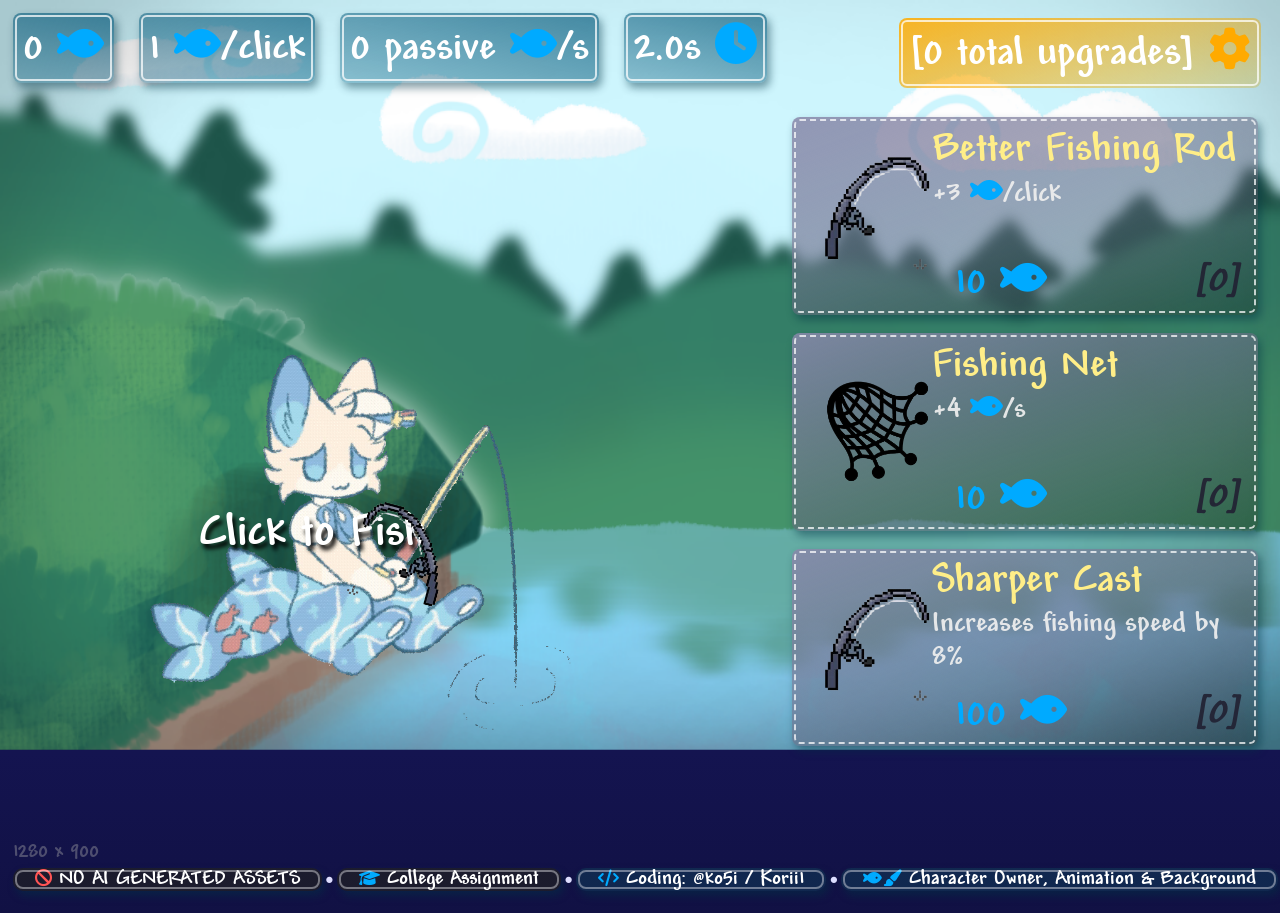
==== cleo-clicker/index.html @ d7084487 "Add files via upload" ====
<!DOCTYPE html>
<html lang="en">

<head>
    <meta charset="UTF-8">
    <meta name="viewport" content="width=device-width, initial-scale=1.0">
    <title>Fish Fishing Fish</title>

    <link rel="stylesheet" href="https://cdnjs.cloudflare.com/ajax/libs/font-awesome/6.5.0/css/all.min.css">
    <link rel="stylesheet" href="style.css">
</head>

<body>

    <!-- click detector -->
    <div id="main-clicker-container">
        <div id="clicker-container">
            <button type="button" id="clicker">Click to Fish</button>
            <img src="assets/fishingrod0.png" alt="" id="clicker-fishingrod">
        </div>
        <div id="clicker-bar"></div>
    </div>

    <!-- topbar stats -->
    <section name="stats" class="stats-container">
        <div class="stat">
            <span id="fcCounter">0</span> <i class="fa-solid fa-fish fc"></i>
        </div>
        <div class="stat">
            <span id="fcPerClick">1</span> <i class="fa-solid fa-fish fc"></i>/click
        </div>
        <div class="stat">
            <span id="fcPerSec">0</span> passive <i class="fa-solid fa-fish fc"></i>/s
        </div>
        <div class="stat">
            <span id="fcCooldown">1.0</span>s <i class="fa-solid fa-clock fc"></i>
        </div>
    </section>
    <div class="stat" id="upgrade-stat">
        [<span id="upgradeCounter">0</span> total upgrades] <i class="fa-solid fa-cog"></i>
    </div>
    
    <!-- upgrades -->
    <section name="upgrades" class="upgrades-container">
        <div class="frame" id="upg:rod">
            <button name="button"   ></button>
            <img    name="img"      src="assets/fishingrod0.png" alt="">
            <strong name="titl"    >Better Fishing Rod</strong>
            <p      name="desc"     >+# <i class="fa-solid fa-fish fc"></i>/click</p>
            <span   name="price"    ># <i class="fa-solid fa-fish fc"></i></span>
            <i      name="level"    >[0]</i>
        </div>
        <div class="frame" id="upg:net">
            <button name="button"   ></button>
            <img    name="img"      src="assets/fishingnet.png" alt="">
            <strong name="titl"    >Stronger Fishing Net</strong>
            <p      name="desc"     >+# <i class="fa-solid fa-fish fc"></i>/s</p>
            <span   name="price"    ># <i class="fa-solid fa-fish fc"></i></span>
            <i name="level"         >[0]</i>
        </div>
        <div class="frame" id="upg:spd">
            <button name="button"   ></button>
            <img    name="img"      src="assets/fishingrod0.png" alt="">
            <strong name="titl"    >Sharper Cast</strong>
            <p      name="desc"     >Increases fishing speed by #%</p>
            <span   name="price"    ># <i class="fa-solid fa-fish fc"></i></span>
            <i name="level"         >[0]</i>
        </div>
    </section>

    <!-- cleo -->
    <img src="./assets/background.png" alt="" id="background">
    <video src="./assets/cleo.webm" id="cleo"></video>

    <p id="res"></p>
    <footer>
        <p class="item">
            <i class="fa-solid fa-ban fc" style="color:#f55"></i>
            NO AI GENERATED ASSETS
        </p>
        <b></b>
        <p class="item">
            <i class="fa-solid fa-graduation-cap fc"></i>
            College Assignment
        </p>
        <b></b>
        <a class="item" href="https://www.youtube.com/@KO5II" target="_blank">
            <i class="fa-solid fa-code fc"></i>
            Coding: @ko5i / Korii1
        </a>
        <b></b>
        <a class="item" href="https://www.youtube.com/@fluffy_kn/posts" target="_blank">
            <i class="fa-solid fa-fish fc" style="letter-spacing: -.5vw;"></i>
            <i class="fa-solid fa-paintbrush fc"></i>
            Character Owner, Animation & Background
        </a>
    </footer>
</body>

<script src="./main.js"></script>
</html>
---- cleo-clicker/style.css ----
/*___ var       ______________________________*/
:root {
    --tsize-tiny: calc(var(--tsize-med) * .5);
    --tsize-small: calc(var(--tsize-med) * .7);
    --tsize-med: calc(2.8vh + 1.3vw);
    --tsize-big: calc(var(--tsize-med) * 1.15);
    --tsize-bigger: calc(var(--tsize-med) * 1.5);
}

@font-face {
    font-family: 'Andy-Bold';
    src: url('./font/Andy-Bold.ttf.woff') format('woff'),
        url('./font/Andy-Bold.ttf.svg#Andy-Bold') format('svg'),
        url('./font/Andy-Bold.ttf.eot'),
        url('./font/Andy-Bold.ttf.eot?#iefix') format('embedded-opentype');
    font-weight: normal;
    font-style: normal;
}


/*___ general   ______________________________*/
* {
    margin: 0;
    padding: 0;
    box-sizing: content-box;
    font-family: Andy-Bold;

    pointer-events: none;
    user-select: none;
}
body {
    background: no-repeat linear-gradient(#228, #114);
    background-size: cover;
    height: 100vh;
    overflow: hidden;
    
    color: white;
}
.stat, .frame {
    background: linear-gradient(-167deg, #057a, #0575);
    outline: solid #fffb 2px;
    outline-offset: -4px;
    border: 0;
    border-radius: 8px;
    box-shadow: 3px 5px 8px #0347;
}


/*___ topbar stats  ___________________________*/
.stats-container {
    display: flex;
    flex-direction: row;
    margin: 1%;
    gap: 2%;
}
.stat {
    position: relative;
    padding: 10px;
    font-size: var(--tsize-med);
}


/*___ upgrades               ____________________*/
#upgrade-stat {
    position: fixed;
    right: 1.5%;
    top: 2%;

    box-shadow: none;
    background: linear-gradient(160deg, #fa0d, #da04);
    outline-style: solid;
}
.upgrades-container .frame {
    background: linear-gradient(160deg, #88ad, #0004);
    outline-style: dashed;
    transition: outline-color 0.3s ease-out;
}
.upgrades-container {
    position: fixed;
    right: 1%;
    top: 12%;
    width: 35%;

    display: flex;
    flex-direction: column;
    align-items: end;
}

.upgrades-container div {
    position: relative;
    font-size: var(--tsize-big);
    margin: 2%;
    padding: 2%;
    width: 100%;
    height: 20vh;
}
.upgrades-container strong {
    grid-area: t;
    font-size: var(--tsize-med);
    color: #fe8;
    content: attr();

    position: absolute;
    left: 30%;
    top: 5%;
}
.upgrades-container p {
    grid-area: d;
    font-size: var(--tsize-small);
    color: #eeee;

    position: absolute;
    left: 30%;
    top: 30%;
}
.upgrades-container img {
    grid-area: i;
    position: relative;
    top: 50%;
    max-width: calc(10vh + 5vw);
    transform: translate(0, -50%);
}
.upgrades-container button {
    cursor: pointer;
    pointer-events: all;
    z-index: -1;
    border: 0;
    border-radius: 8px;
    background-color: #fff0;

    position: absolute;
    top: 0;
    left: 0;
    width: 100%;
    height: 100%;

    transition: background-color 0.1s ease-out;
}
.upgrades-container [name="level"] {
    position: absolute;
    bottom: 5%;
    right: 4%;
    font-size: var(--tsize-med);
    color: #223e;
}
.upgrades-container span {
    position: absolute;
    bottom: 4%;

    color: #0af;
    font-size: var(--tsize-med);
}
.upgrades-container button:hover {
    background-color: #fff5;
}
.upgrades-container .cooldown button:hover {
    background-color: #a55;
}


/*___ clicker            ________________________*/
#main-clicker-container{
    position: fixed;
    left: 23%;
    top: 38%;
    transform: translate(-50%, 0);
}
#clicker-container{
    position: relative;
    transform: translate(0, -10%) rotate(.01deg);
    transform-origin: center;
    transition: transform 0.15s ease;

    width: 30vw;
    height: 48vh;
}
#clicker {
    cursor: pointer;
    pointer-events: all;

    position: relative;
    padding: 5%;
    width: 100%;
    height: 100%;
    
    background: #0000;
    border: 0;
    font-size: var(--tsize-big);
    color: inherit;
    text-shadow: 3px 5px 4px #000;
    text-wrap: nowrap;
}
#clicker-fishingrod{
    position: absolute;
    left: 60%;
    top: 67%;
    width: 35%;
    transform: translate(0, -70%) rotate(15deg) scaleX(-1);
}
#clicker-fishingrod.cooldown {
    pointer-events: none;
    opacity: .5;
}
#clicker-container:hover{
    transform: translate(0, -10%) rotate(1deg);
}
#clicker.cooldown {
    pointer-events: none;
    opacity: .8;
}

#clicker-bar {
    position: absolute;
    background: #0aee;
    background-size: cover;
    border: 0;
    border-radius: 99px;
    outline: solid #fffa 1.5px;
    outline-offset: -1px;

    bottom: calc(-10cqh -5cqw);
    left: 0;
    height: 5px;
    width: 110%;
    transform: translate(0, 5px);
}

/*___ credits            ________________________*/
footer {
    position: fixed;
    bottom: 1%;
    left: 1%;
    width: 50%;

    display: flex;
    gap: .5%;
    align-items: center;
}
footer .item {
    pointer-events: all;
    font-size: var(--tsize-tiny);
    text-decoration: none;
    white-space: nowrap;
    color: #fff;

    background-color: #135a;
    outline: solid #fff6 2px;
    outline-offset: -4px;
    border: 0;
    border-radius: 10px;
    box-shadow: 3px 5px 8px #0347;
}
footer p.item {
    background-color: #222a;
}
footer a:hover {
    background-color: #38ad;
}
footer i {
    font-size: calc(var(--tsize-tiny) * .8);
}
footer b::after{
    content: " ●";
    color: #ddff;
    font-size: calc(var(--tsize-tiny) * .7);
}

footer *:not(:empty)::after {
    content: "...";
    color: #0000;
}
footer *:not(:empty)::before {
    content: "...";
    color: #0000;
}


/*___ misc               ________________________*/
.fc { color: #0af; } /* fc = Fish Currency */
.fa-cog { color: #fa0; }
#res {
    position: fixed;
    left: 1%;
    bottom: 4%;
    font-size: var(--tsize-tiny);
    color: #aaa6;
}
#cleo {
    position: fixed;
    left: 5%;
    top: 50%;
    width: 50%;
    transform: translate(0, -50%);
    z-index: -1;
}
#background {
    position: fixed;
    left: 0;
    top: 0;
    width: 100vw;
    z-index: -2;
}
.cooldown {
    pointer-events: none;
}
.red-outline {
    outline-color: #f55;
}
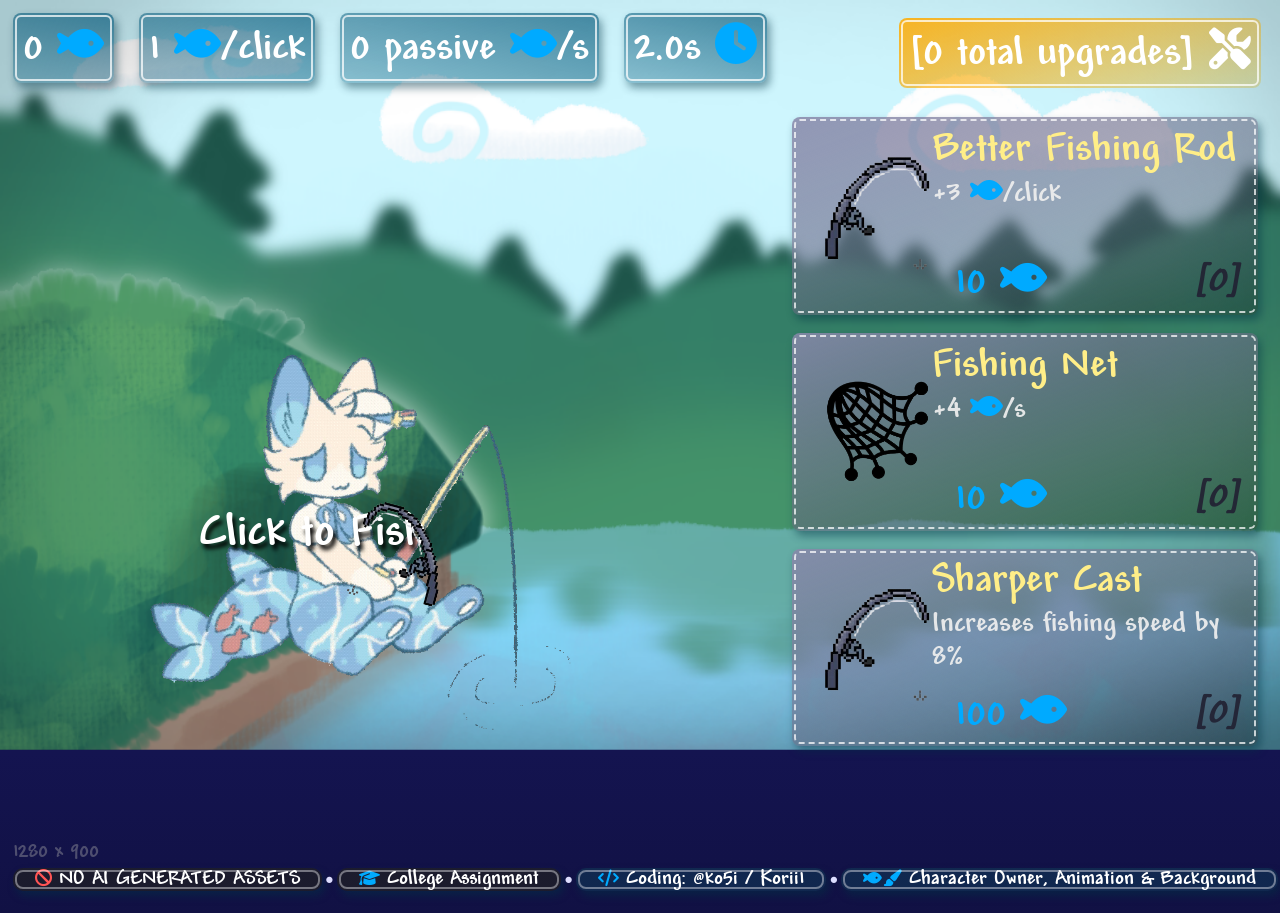
==== commit 52f7269d: "Update index.html" ====
--- a/cleo-clicker/index.html
+++ b/cleo-clicker/index.html
@@ -37,7 +37,7 @@
         </div>
     </section>
     <div class="stat" id="upgrade-stat">
-        [<span id="upgradeCounter">0</span> total upgrades] <i class="fa-solid fa-cog"></i>
+        [<span id="upgradeCounter">0</span> total upgrades] <i class="fa-solid fa-tools"></i>
     </div>
     
     <!-- upgrades -->
